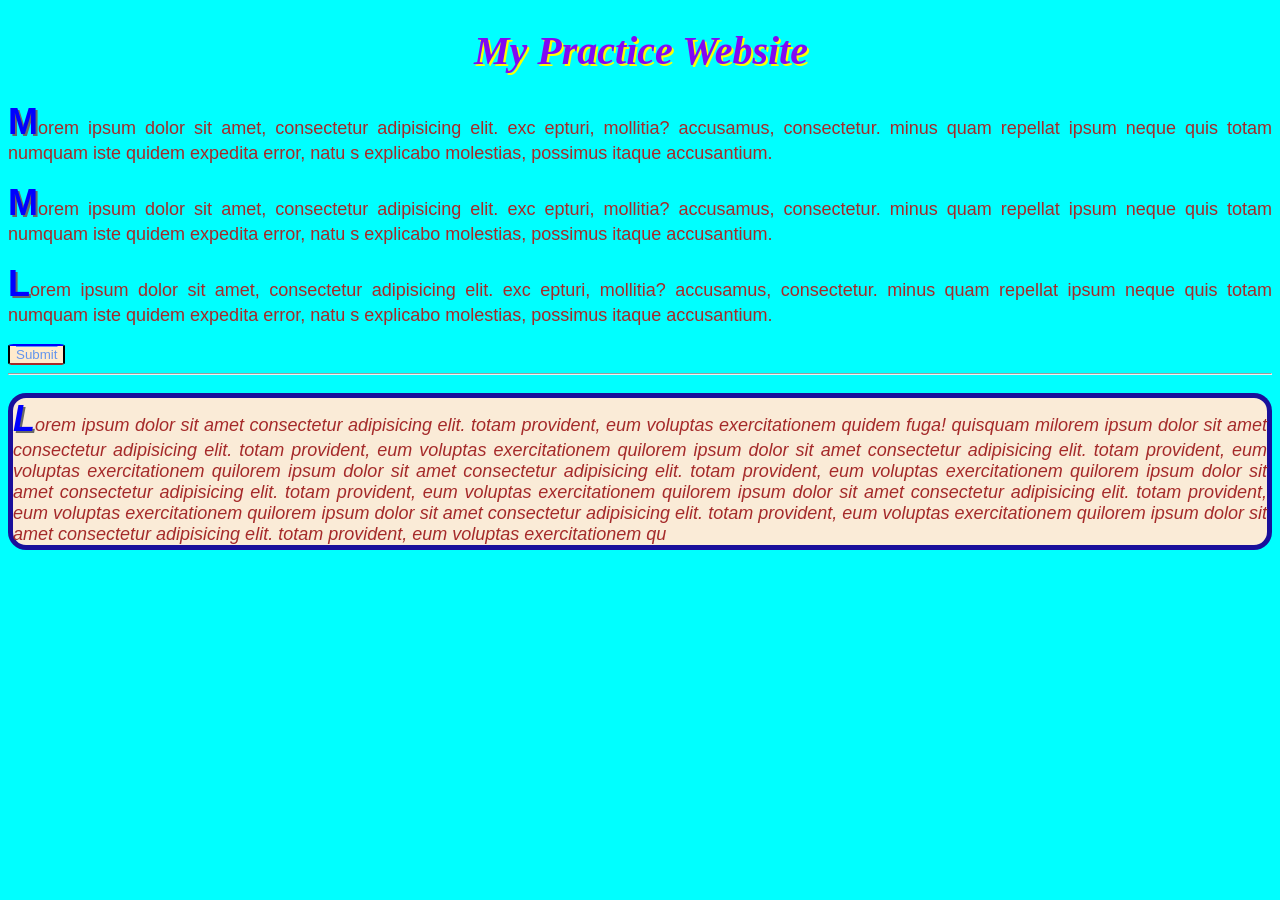
==== HTML AND CSS PRACTICE/index.html @ adf1492a "update" ====
<!DOCTYPE html>
<html lang="en">
<head>
    <meta charset="UTF-8">
    <meta name="viewport" content="width=device-width, initial-scale=1.0">
    <title>Document</title>
    <link rel="stylesheet" href="style.css">
</head>
<body>
    <h1><center>my practice website</center></h1>
    <p>Morem ipsum dolor sit amet, consectetur adipisicing elit. Exc
        epturi, mollitia? Accusamus, consectetur. Minus quam repellat 
        ipsum neque quis totam numquam iste quidem expedita error, natu
        s explicabo molestias, possimus itaque accusantium.
    </p>
    <p>Morem ipsum dolor sit amet, consectetur adipisicing elit. Exc
        epturi, mollitia? Accusamus, consectetur. Minus quam repellat 
        ipsum neque quis totam numquam iste quidem expedita error, natu
        s explicabo molestias, possimus itaque accusantium.
    </p>
    <p>Lorem ipsum dolor sit amet, consectetur adipisicing elit. Exc
        epturi, mollitia? Accusamus, consectetur. Minus quam repellat 
        ipsum neque quis totam numquam iste quidem expedita error, natu
        s explicabo molestias, possimus itaque accusantium.
    </p>
    <button class="one">submit</button> <hr />
    <p class="two">Lorem ipsum dolor sit amet consectetur adipisicing elit. Totam
         provident, eum
          voluptas exercitationem quidem fuga! Quisquam
          miLorem ipsum dolor sit amet consectetur adipisicing elit. Totam
         provident, eum
          voluptas exercitationem quiLorem ipsum dolor sit amet consectetur adipisicing elit. Totam
         provident, eum
          voluptas exercitationem quiLorem ipsum dolor sit amet consectetur adipisicing elit. Totam
         provident, eum
          voluptas exercitationem quiLorem ipsum dolor sit amet consectetur adipisicing elit. Totam
         provident, eum
          voluptas exercitationem quiLorem ipsum dolor sit amet consectetur adipisicing elit. Totam
         provident, eum
          voluptas exercitationem quiLorem ipsum dolor sit amet consectetur adipisicing elit. Totam
         provident, eum
          voluptas exercitationem quiLorem ipsum dolor sit amet consectetur adipisicing elit. Totam
         provident, eum
          voluptas exercitationem qu</p>
    
</body>
</html>
---- HTML AND CSS PRACTICE/style.css ----
body{
    background-color: aqua;
     transition: 2s;
}
h1{
    color: #8108f2;
    font-style: italic;
    font-size: 250%;
    font-weight: bold;
    font-family: 'Times New Roman', Times, serif;
    text-indent: 2px;
     /* transition: 2s; */
}
h1{
    text-shadow: yellow
    2px 2px ;
    text-transform: capitalize;
}

p{
    text-transform: lowercase;
    font-family: Arial, Helvetica, sans-serif;
    text-align: justify;
    color: brown;
    font-size: large;

}
p::first-letter{
    font-family: 'Franklin Gothic Medium', 'Arial Narrow', Arial, sans-serif;
    font-weight: bold;
    font-size: 200%;
    color: blue;
    text-transform: capitalize;
    text-shadow: dimgray 2px 2px;
}
.one{
    border-style: solid;
    border-top-color: blue;
    border-bottom-color: brown;
    border-radius: 10%;
    background-color: blanchedalmond;
    color: cornflowerblue;
    text-decoration: overline;
    text-transform: capitalize;
}
.one:hover{
    color: blueviolet;
    transition: 2s;
}
.one:active{
    color: blue;

}
.one:focus{
    color: rgb(7, 216, 244);
}
h1:hover{
    background-color: rgb(139, 96, 182);
    color: rgb(176, 59, 59);
    transition: 2s;
}
body:hover{
    background-color: black;
    transition: 2s;
}
.two{
    border: 5px solid rgba(18, 9, 153, 0.967)
}
.two{
    background-color: antiquewhite;
    border-radius: 18px;
    text-decoration: solid;
    font-style: oblique;
    font-size: large;
    text-align: justify;
}
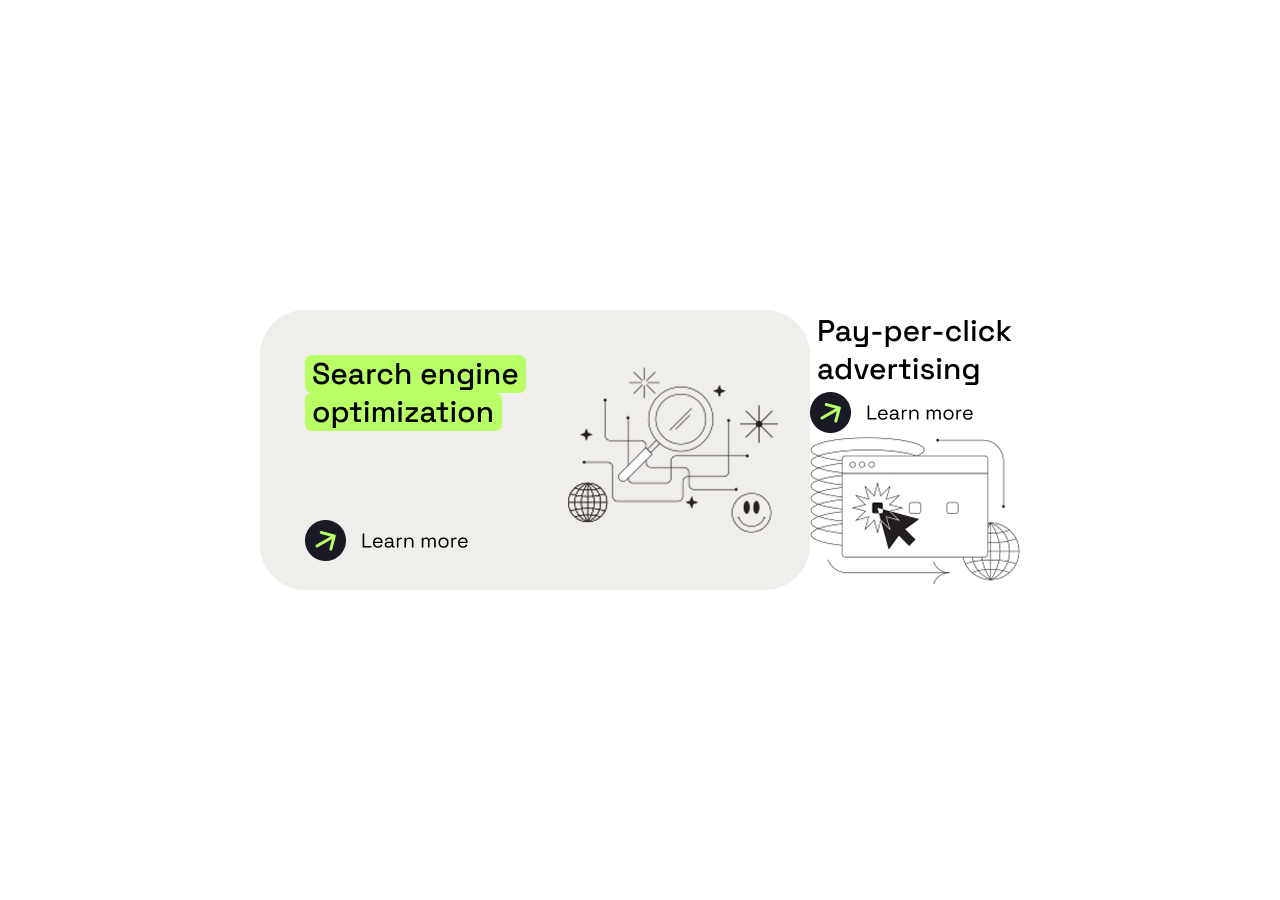
==== commit 6df3b6b8: "update" ====
--- a/HTML AND CSS PRACTICE/index.html
+++ b/HTML AND CSS PRACTICE/index.html
@@ -1,47 +1,39 @@
-<!DOCTYPE html>
+<!doctype html>
 <html lang="en">
-<head>
-    <meta charset="UTF-8">
-    <meta name="viewport" content="width=device-width, initial-scale=1.0">
-    <title>Document</title>
-    <link rel="stylesheet" href="style.css">
-</head>
-<body>
-    <h1><center>my practice website</center></h1>
-    <p>Morem ipsum dolor sit amet, consectetur adipisicing elit. Exc
-        epturi, mollitia? Accusamus, consectetur. Minus quam repellat 
-        ipsum neque quis totam numquam iste quidem expedita error, natu
-        s explicabo molestias, possimus itaque accusantium.
-    </p>
-    <p>Morem ipsum dolor sit amet, consectetur adipisicing elit. Exc
-        epturi, mollitia? Accusamus, consectetur. Minus quam repellat 
-        ipsum neque quis totam numquam iste quidem expedita error, natu
-        s explicabo molestias, possimus itaque accusantium.
-    </p>
-    <p>Lorem ipsum dolor sit amet, consectetur adipisicing elit. Exc
-        epturi, mollitia? Accusamus, consectetur. Minus quam repellat 
-        ipsum neque quis totam numquam iste quidem expedita error, natu
-        s explicabo molestias, possimus itaque accusantium.
-    </p>
-    <button class="one">submit</button> <hr />
-    <p class="two">Lorem ipsum dolor sit amet consectetur adipisicing elit. Totam
-         provident, eum
-          voluptas exercitationem quidem fuga! Quisquam
-          miLorem ipsum dolor sit amet consectetur adipisicing elit. Totam
-         provident, eum
-          voluptas exercitationem quiLorem ipsum dolor sit amet consectetur adipisicing elit. Totam
-         provident, eum
-          voluptas exercitationem quiLorem ipsum dolor sit amet consectetur adipisicing elit. Totam
-         provident, eum
-          voluptas exercitationem quiLorem ipsum dolor sit amet consectetur adipisicing elit. Totam
-         provident, eum
-          voluptas exercitationem quiLorem ipsum dolor sit amet consectetur adipisicing elit. Totam
-         provident, eum
-          voluptas exercitationem quiLorem ipsum dolor sit amet consectetur adipisicing elit. Totam
-         provident, eum
-          voluptas exercitationem quiLorem ipsum dolor sit amet consectetur adipisicing elit. Totam
-         provident, eum
-          voluptas exercitationem qu</p>
-    
-</body>
-</html>+  <head>
+    <meta charset="UTF-8" />
+    <meta name="viewport" content="width=device-width, initial-scale=1.0" />
+    <title>html and css practice</title>
+  </head>
+  <link rel="stylesheet" href="style.css" />
+  <body>
+    <div class="container01">
+      <div class="first">
+        <div class="first1">
+          <div class="first01">
+            <img src="asserts/Incontainer.png" alt="" />
+          </div>
+          <div class="first02"><img src="asserts/learnmore.png" alt="" /></div>
+        </div>
+      </div>
+      <div class="second">
+        <img src="asserts/magnifying.png" alt="" />
+      </div>
+    </div>
+
+    <!-- Now Box2 -->
+
+    <div class="container03">
+      <div class="second1">
+        <div class="second01">
+          <div class="001"><img src="asserts/Payperclick.png" alt="" /></div>
+          <div class="002"><img src="asserts/learnmoretwo.png" alt="" /></div>
+        </div>
+      </div>
+      <div class="second2">
+          <div class="second02"><img src="asserts/Bomb.png" alt=""></div>
+        </div>
+      </div>
+    </div>
+  </body>
+</html>
--- a/HTML AND CSS PRACTICE/style.css
+++ b/HTML AND CSS PRACTICE/style.css
@@ -1,77 +1,58 @@
+*{
+    margin: 0;
+    padding: 0;
+    box-sizing: border-box;
+}
+html,body{
+    width: 100%;
+    height: 100%;
+}
 body{
-    background-color: aqua;
-     transition: 2s;
+    display: flex;
+    justify-content: center;
+    align-items: center;
 }
-h1{
-    color: #8108f2;
-    font-style: italic;
-    font-size: 250%;
-    font-weight: bold;
-    font-family: 'Times New Roman', Times, serif;
-    text-indent: 2px;
-     /* transition: 2s; */
+.container01{
+    display: flex;
+    width: 550px;
+    height: 280px;
+    background-color: rgb(240, 238, 235);
+    border-radius: 45px;
+}  
+.first{
+    width: 50%;
+    height: auto;
+    /* border: 1px solid black; */
+    border-radius: 45px;
+    padding: 45px;
+    /* gap: 93; */
+}    
+/* .second{
+    width: 60%;
+    height: 3000px;
+    border: 2px solid rgb(244, 0, 0);
+    border-radius: 45px;
+}  */
+
+.second{
+    display: flex;
+    justify-content: center;
+    align-items: center;
+    width: 50%;
+    height: auto;
+    /* border: 1px solid black; */
+    border-radius: 45px;
 }
-h1{
-    text-shadow: yellow
-    2px 2px ;
-    text-transform: capitalize;
+.first1{
+    display: flex;
+    flex-direction: column;
+    justify-content: space-between;
+    height: 210px;
+    /* border: 1px solid black;  */
 }
 
-p{
-    text-transform: lowercase;
-    font-family: Arial, Helvetica, sans-serif;
-    text-align: justify;
-    color: brown;
-    font-size: large;
+/* Now Box 2 */
 
+.maine{
+    font-size: 40px ;
 }
-p::first-letter{
-    font-family: 'Franklin Gothic Medium', 'Arial Narrow', Arial, sans-serif;
-    font-weight: bold;
-    font-size: 200%;
-    color: blue;
-    text-transform: capitalize;
-    text-shadow: dimgray 2px 2px;
-}
-.one{
-    border-style: solid;
-    border-top-color: blue;
-    border-bottom-color: brown;
-    border-radius: 10%;
-    background-color: blanchedalmond;
-    color: cornflowerblue;
-    text-decoration: overline;
-    text-transform: capitalize;
-}
-.one:hover{
-    color: blueviolet;
-    transition: 2s;
-}
-.one:active{
-    color: blue;
-
-}
-.one:focus{
-    color: rgb(7, 216, 244);
-}
-h1:hover{
-    background-color: rgb(139, 96, 182);
-    color: rgb(176, 59, 59);
-    transition: 2s;
-}
-body:hover{
-    background-color: black;
-    transition: 2s;
-}
-.two{
-    border: 5px solid rgba(18, 9, 153, 0.967)
-}
-.two{
-    background-color: antiquewhite;
-    border-radius: 18px;
-    text-decoration: solid;
-    font-style: oblique;
-    font-size: large;
-    text-align: justify;
-}
-    
